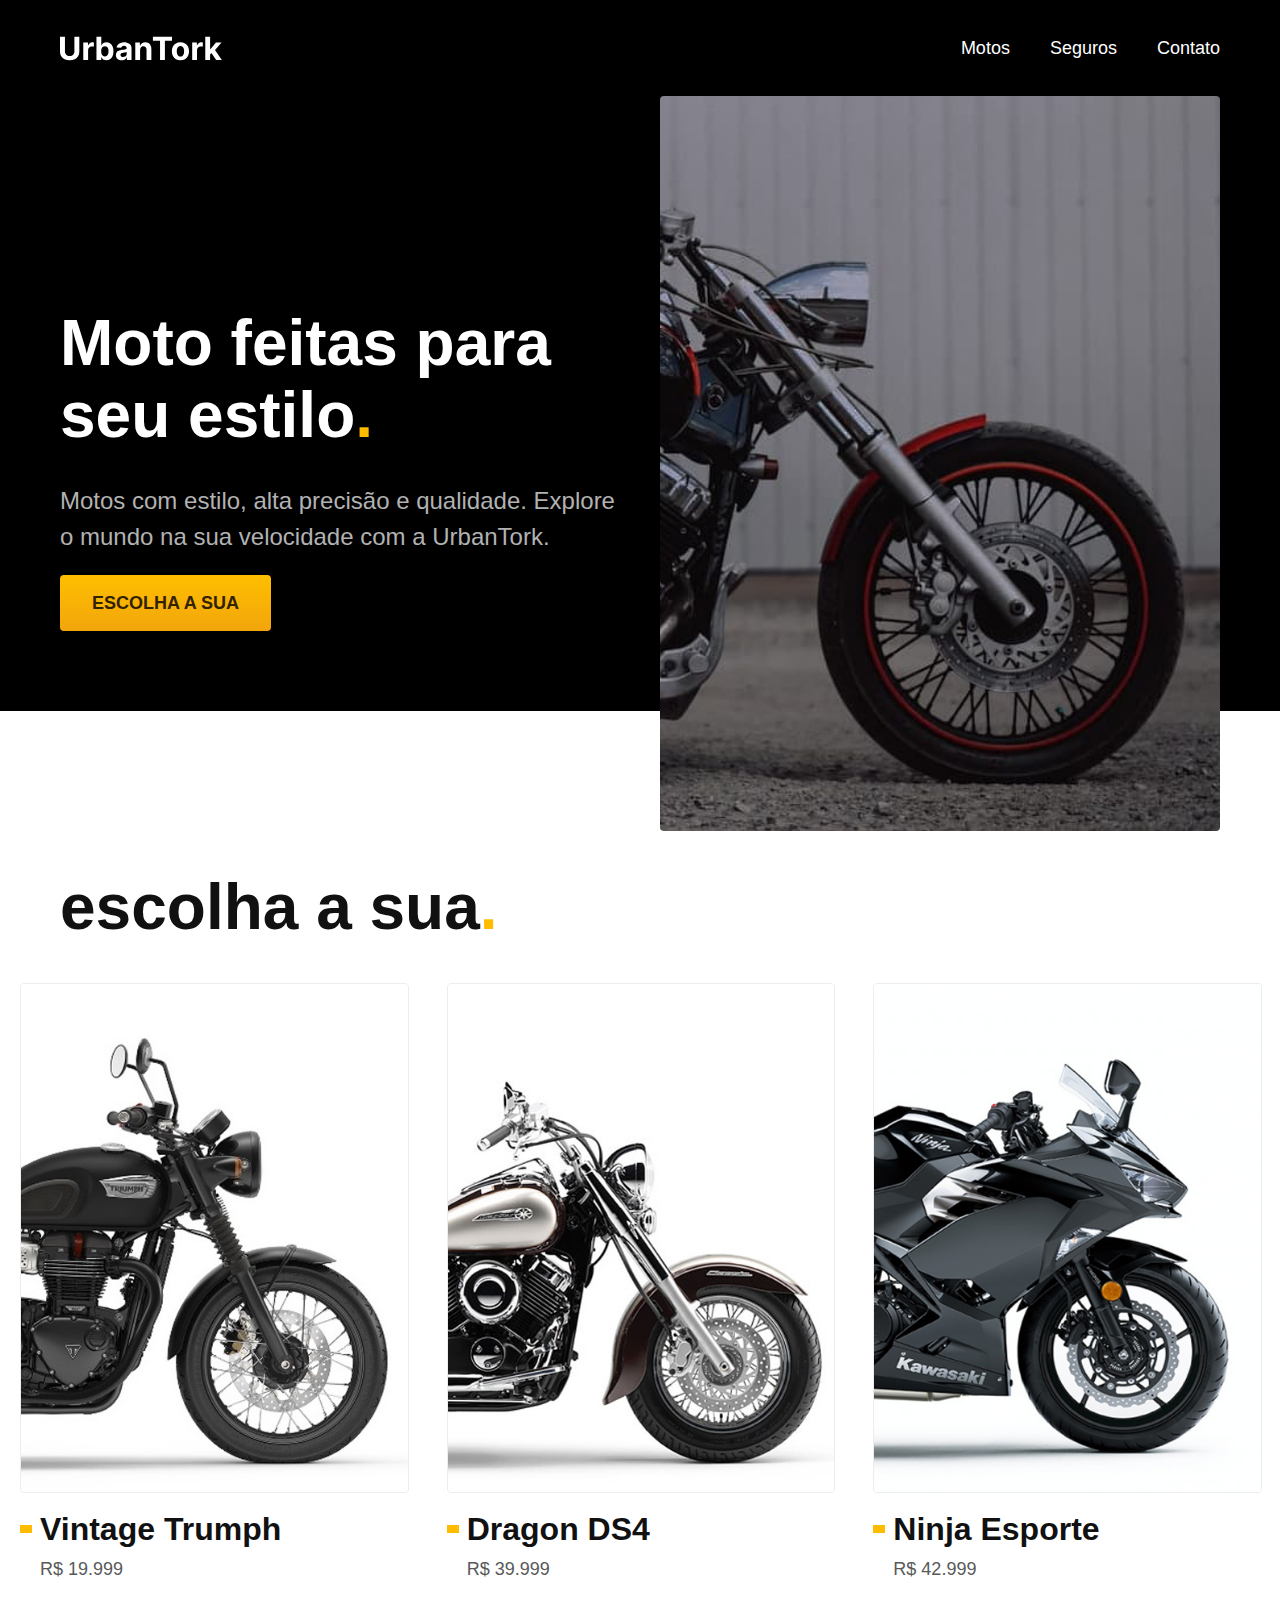
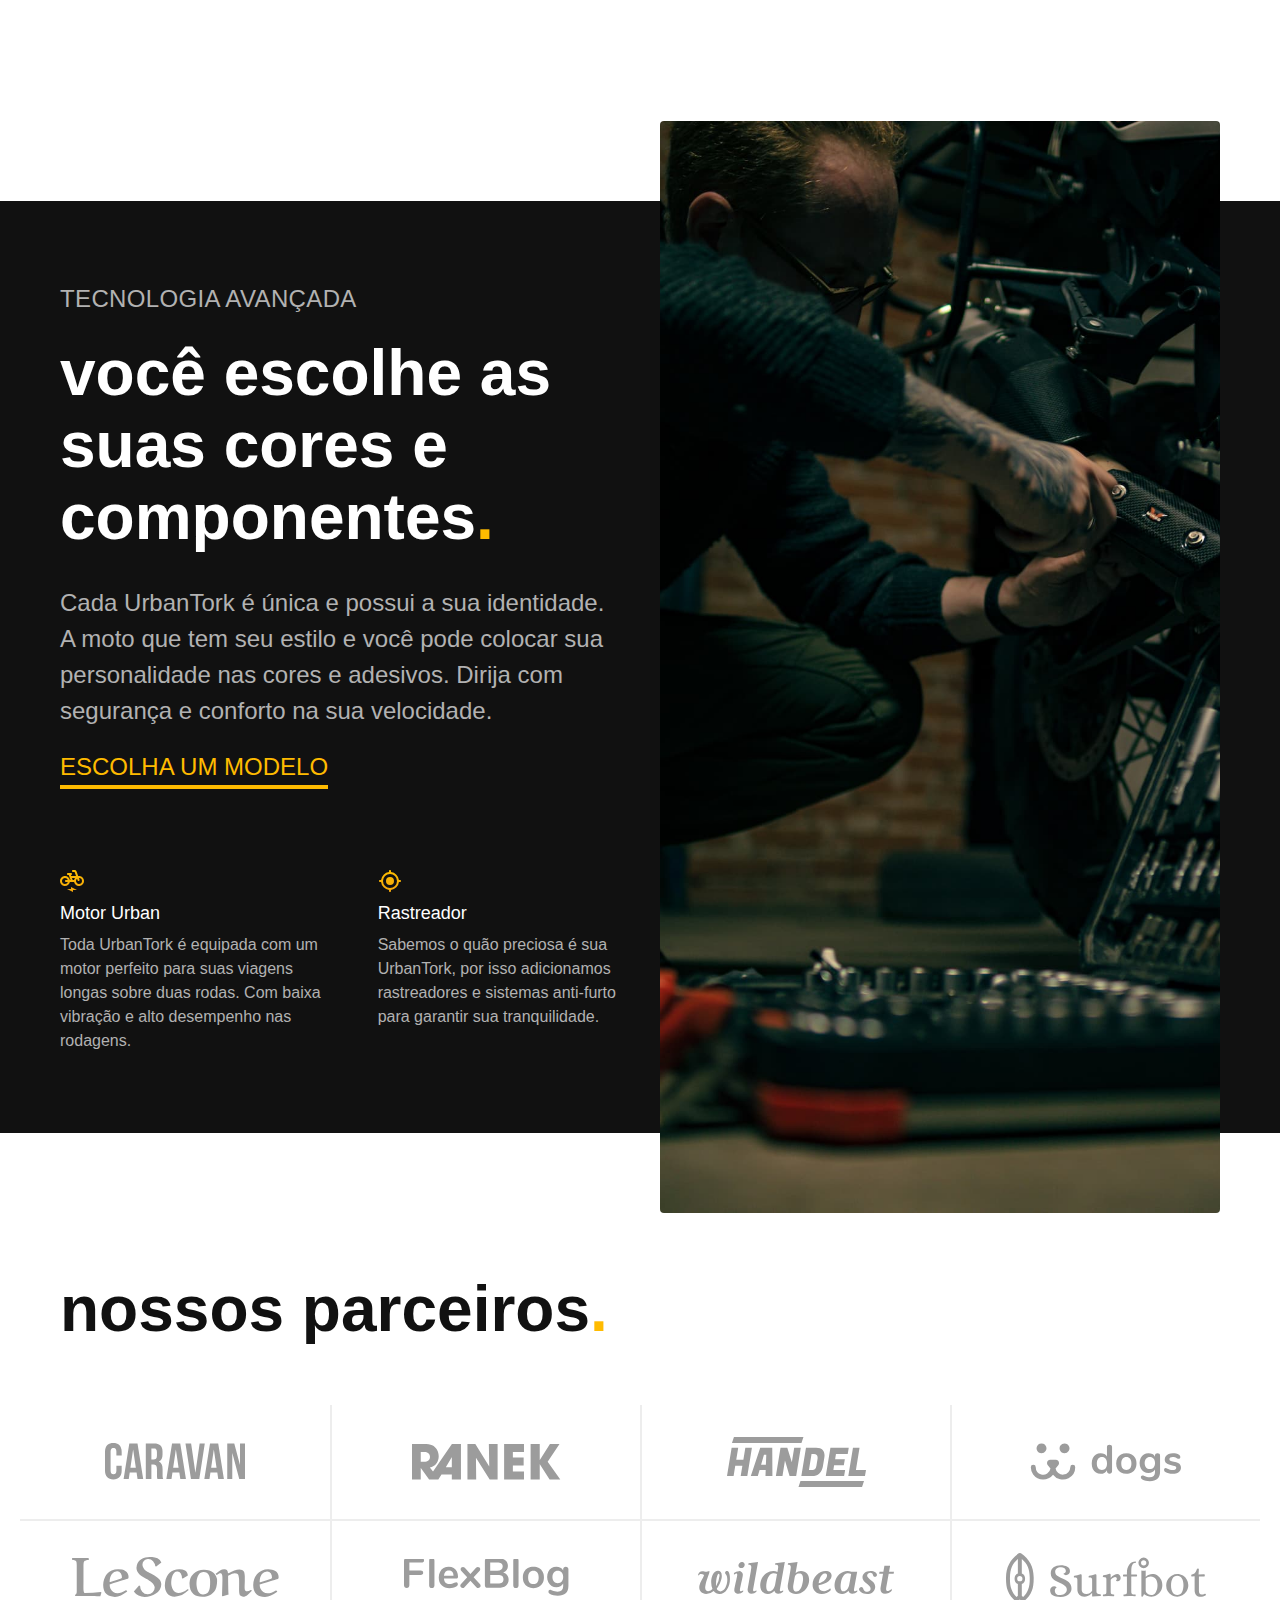
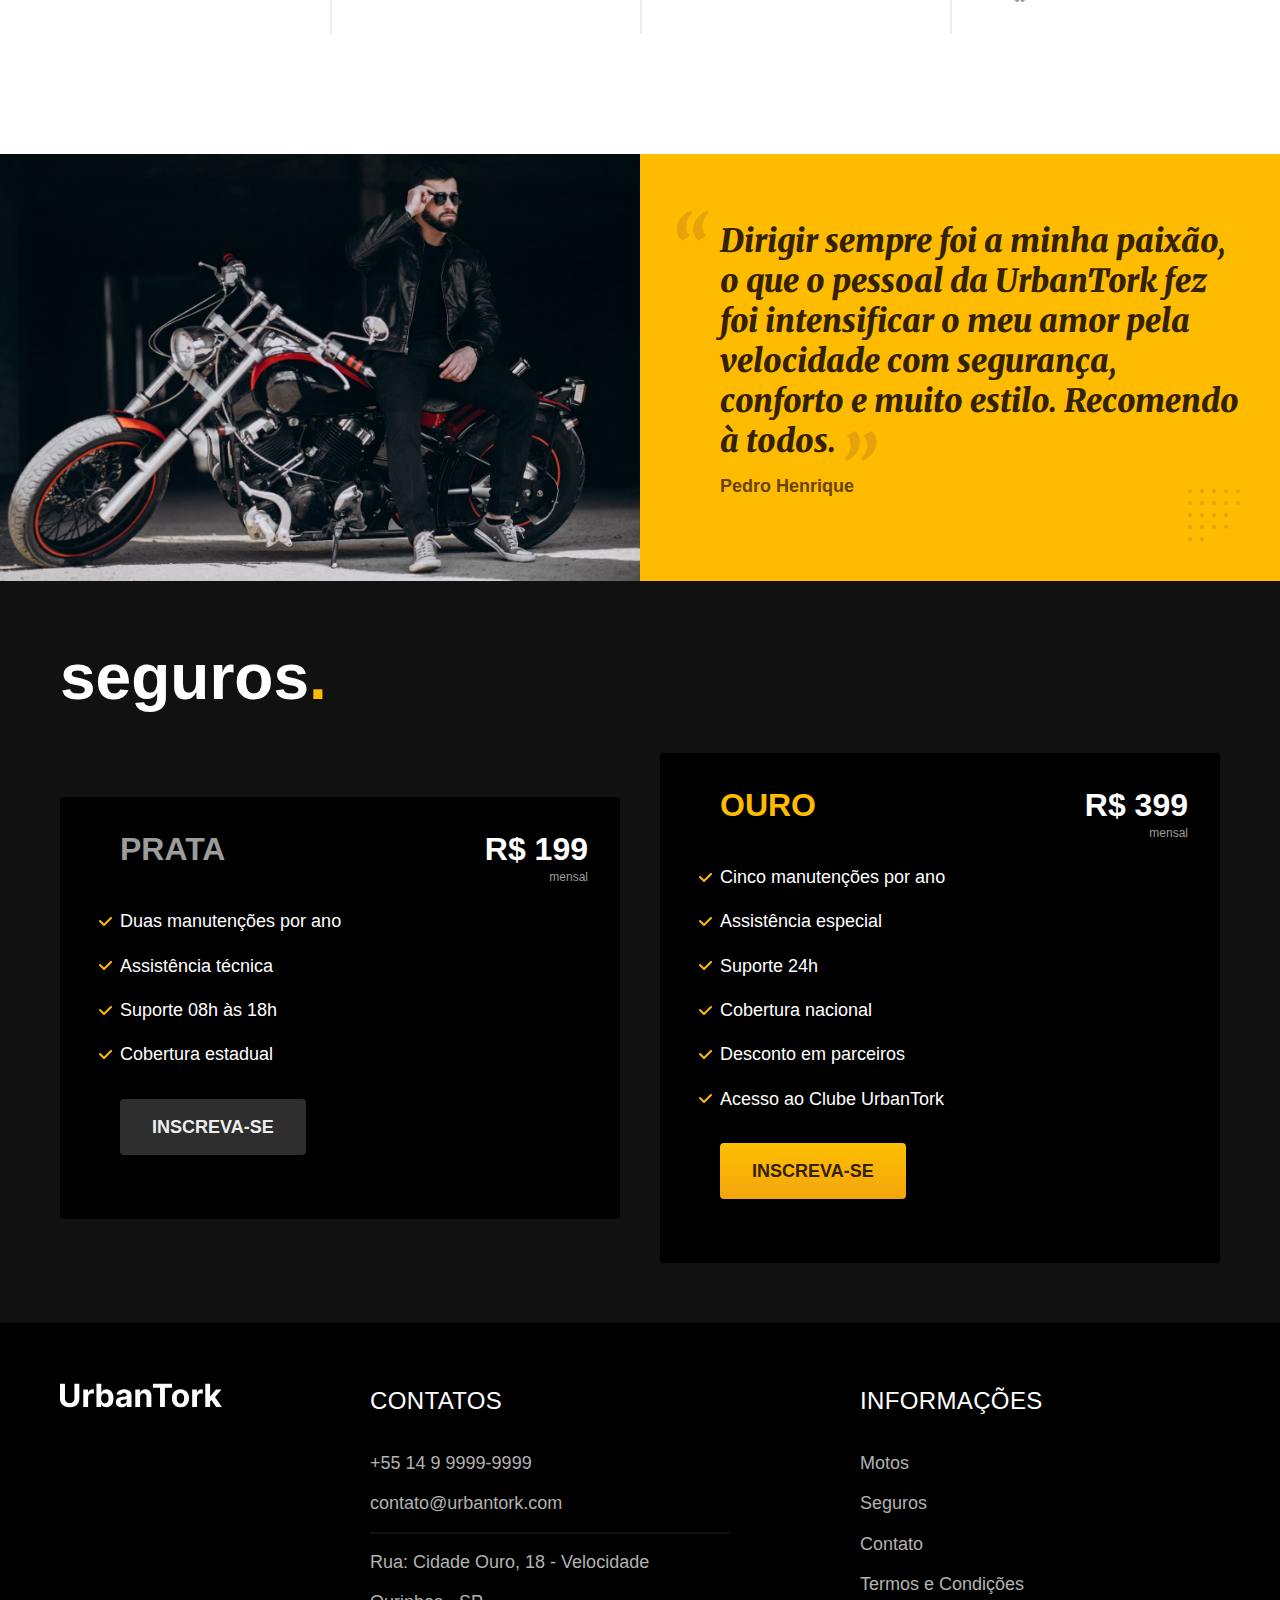
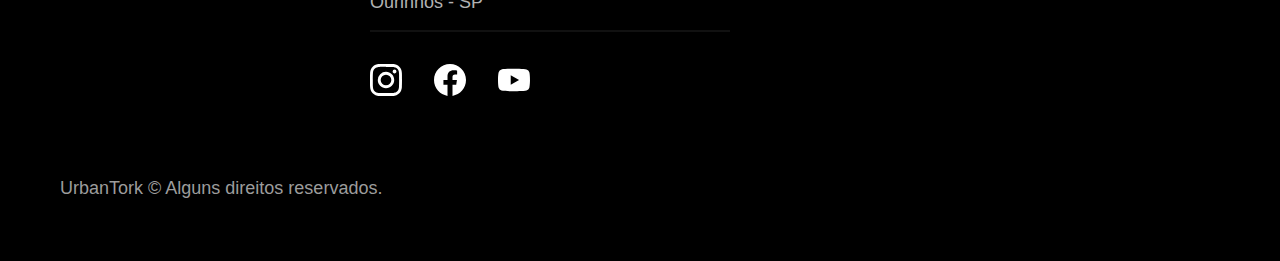
==== index.html @ 94db9657 "commit inicial sem JavaScript" ====
<!DOCTYPE html>
<html lang="pt-br">
    <head>
        <meta charset="UTF-8">
        <meta name="viewport" content="width=device-width, initial-scale=1.0">
        <title>Urban Tork</title>
        <meta name="description" content="Motos com estilo, alta precisão e qualidade. Explore o mundo na sua velocidade com a UrbanTork">

        <link rel="preload" href="./css/style.css" as="style">
                <link rel="preload" href="./css/style.css" as="style">
        <link rel="stylesheet" href="./css/style.css">
        
        <!--Fonte Depoimento-->
        <link rel="preconnect" href="https://fonts.googleapis.com">
        <link rel="preconnect" href="https://fonts.gstatic.com" crossorigin>
        <link href="https://fonts.googleapis.com/css2?family=Merriweather:ital,wght@1,900&display=swap" rel="stylesheet">

    </head>
    <body>
        <header class="header-bg">
            <div class="container header">
                <a href="./" >
                    <img src="./img/urbantork.svg" width="162" height="25" alt="UrbanTork">
                </a>
    
                <nav aria-label="primaria">
                    <ul class="header-menu font-1-m cor-0">
                        <li><a href="./motos.html">Motos</a></li>
                        <li><a href="./seguros.html">Seguros</a></li>
                        <li><a href="./contato.html">Contato</a></li>
                    </ul>
                </nav>
            </div>
        </header>

        <main class="introducao-bg">
            <div class="container introducao ">
                <div class="introducao-conteudo">
                    <h1 class="font-1-xxl cor-0"> Moto feitas para seu estilo<span class="cor-p1">.</span></h1>
                    <p class="font-2-l cor-5">Motos com estilo, alta precisão e qualidade. Explore o mundo na sua velocidade com a UrbanTork.</p>
                    <a class="botao" href="/moto.html"> Escolha a sua </a>
                </div>
                <picture>
                    <img src="./img/fotos/introducao.jpg" width="480"  height="630" alt="Moto">
                </picture>
            </div>
        </main>

        <article class="motos-lista">
            <h2 class="container font-1-xxl ">escolha a sua<span class="cor-p1">.</span></h2>
            <ul>
                <li>
                    <a href="./motos/vintage.html">
                        <img src="./img/motos/vintage.jpg" width="480"  height="630" alt="Vintage Trumph">
                        <h3 class="font-1-xl">Vintage Trumph</h3>
                        <span class="font-2-m cor-8">R$ 19.999</span>
                    </a>
                </li>
                <li>
                    <a href="./motos/ds4.html">
                        <img src="./img/motos/ds4.jpg" width="480"  height="630"   alt="Dragon DS4">
                        <h3 class="font-1-xl">Dragon DS4</h3>
                        <span class="font-2-m cor-8">R$ 39.999</span>
                    </a>
                </li>
                <li>
                    <a href="./motos/ninja.html">
                        <img src="./img/motos/ninja.jpg" width="480"  height="630"  alt="Ninja Esporte">
                        <h3 class="font-1-xl">Ninja Esporte</h3>
                        <span class="font-2-m cor-8">R$ 42.999</span>
                    </a>                    
                </li>
            </ul>
        </article>

        <article class="tecnologia-bg">
            <div class="container tecnologia">
                <div class="tecnologia-conteudo">
                    <span class="font-2-l-b cor-5">Tecnologia Avançada</span>
                    <h2 class="font-1-xxl cor-0">você escolhe as suas cores e componentes<span class="cor-p1">.</span></h2>
                    <p class="font-2-l cor-5">Cada UrbanTork é única e possui a sua identidade. A moto que tem seu estilo e você pode colocar sua personalidade nas cores e adesivos. Dirija com segurança e conforto na sua velocidade. 
                    </p>
                    <a class="link" href="./motos.html">Escolha um modelo</a>
                    <div class="tecnologia-vantagens">
                        <div>
                            <img src="./img/icones/eletrica.svg" width="24"  height="24" alt="">
                            <h3 class="font-1-m cor-0">Motor Urban</h3>
                            <p class="font-2-s cor-5">Toda UrbanTork é equipada com um motor perfeito para suas viagens longas sobre duas rodas. Com baixa vibração e alto desempenho nas rodagens.  </p>
                        </div>
                        <div>
                            <img src="./img/icones/rastreador.svg" width="24"  height="24" alt="">
                            <h3 class="font-1-m cor-0">Rastreador</h3>
                            <p class="font-2-s cor-5">Sabemos o quão preciosa é sua UrbanTork, por isso adicionamos rastreadores e sistemas anti-furto para garantir sua tranquilidade.</p>
                        </div>
                    </div>
                </div>
                <div class="tecnologia-imagem">
                    <img src="./img/fotos/oficina.jpg" width="1200"  height="1800" alt="">
                </div>
            </div>
        </article>

        <section class="parceiros" aria-label="Nossos Parceiros">
            <h2 class="container font-1-xxl ">nossos parceiros<span class="cor-p1">.</span></h2>
            <ul>
                <li><img src="./img/parceiros/caravan.svg" width="140"  height="38" alt="caravan"></li>
                <li><img src="./img/parceiros/ranek.svg"  width="149"  height="36" alt="ranek"></li>
                <li><img src="./img/parceiros/handel.svg" width="139"  height="50"  alt="handel"></li>
                <li><img src="./img/parceiros/dogs.svg" width="152"  height="39"  alt="dogs"></li>
                <li><img src="./img/parceiros/lescone.svg" width="208"  height="41" alt="lescone"></li>
                <li><img src="./img/parceiros/flexblog.svg" width="165"  height="38"  alt="felxblog"></li>
                <li><img src="./img/parceiros/wildbeast.svg" width="196"  height="34" alt="wildbeast"></li>
                <li><img src="./img/parceiros/surfbot.svg" width="200"  height="49" alt="surfbot"></li>
            </ul>   
        </section>
        <section class="depoimento" aria-label="Depoimento">
            <div>
                <img src="./img/fotos/depoimento.jpg" width="1500"  height="1000"  alt="Pessoa dirigindo uma moto UrbanTork">
            </div>
            <div class="depoimento-conteudo">
                <blockquote class="font-1-xl cor-p5">
                    <p>
                        Dirigir sempre foi a minha paixão, o que o pessoal da UrbanTork fez foi intensificar o meu amor pela velocidade com segurança, conforto e muito estilo. Recomendo à todos.
                    </p>
                    <span class="font-1-m-b cor-p4">
                        Pedro Henrique
                    </span>
                </blockquote>
            </div>
        </section>
        <article class="seguros-bg">
            <div class="seguros container">
                <h2 class="font-1-xxl cor-0">seguros<span class="cor-p1">.</span></h2>
                <div class="seguros-item">
                    <h3 class="font-1-xl cor-6">PRATA</h3>
                    <span class="font-1-xl cor-0">R$ 199<span class="font-1-xs cor-6">mensal</span></span>
                    <ul class="font-2-m cor-0">
                        <li>Duas manutenções por ano</li>
                        <li>Assistência técnica</li>
                        <li>Suporte 08h às 18h</li>
                        <li>Cobertura estadual</li>
                    </ul>
                    <a class="botao secundario" href="./orcamento.html">Inscreva-se</a>
                </div>
                <div class="seguros-item">
                    <h3 class="font-1-xl cor-p1">OURO</h3>
                    <span class="font-1-xl cor-0">R$ 399<span class="font-1-xs cor-6">mensal</span></span>
                    <ul class="font-2-m cor-0">
                        <li>Cinco manutenções por ano</li>
                        <li>Assistência especial</li>
                        <li>Suporte 24h</li>
                        <li>Cobertura nacional</li>
                        <li>Desconto em parceiros</li>
                        <li>Acesso ao Clube UrbanTork</li>
                    </ul>
                    <a class="botao" href="./orcamento.html">Inscreva-se</a>
                </div>
            </div>
        </article>
        <footer class="footer-bg">
            <div class="footer container">
                <img src="./img/urbantork.svg" width="162"  height="25" alt="UrbanTork">
                <div class="footer-contato">
                    <h3 class="font-2-l-b cor-0">Contatos</h3>
                    <ul class="font-2-m cor-5">
                        <li><a href="tel:+5514999999999">+55 14 9 9999-9999</a></li>
                        <li><a href="mailto:contato@urbantokr.com">contato@urbantork.com</a></li>
                        <li>Rua: Cidade Ouro, 18 - Velocidade </a></li>
                        <li>Ourinhos - SP </a></li>
                    </ul>
                    <div class="footer-redes">
                        <a href="./"> <img src="./img/redes/instagram.svg" width="32"  height="32"  alt="Instagram"></a>
                        <a href="./"> <img src="./img/redes/facebook.svg" width="32"  height="32" alt="Facebook"></a>
                        <a href="./"> <img src="./img/redes/youtube.svg" width="32"  height="32" alt="Youtube"></a>
                    </div>
                </div>
                <div class="footer-informacoes">
                    <h3 class="font-2-l-b cor-0">Informações</h3>
                    <nav>
                        <ul class="font-1-m cor-5">
                            <li><a href="./motos.html">Motos</a></li>
                            <li><a href="./seguros.html">Seguros</a></li>
                            <li><a href="./contato.html">Contato</a></li>
                            <li><a href="./termos.html">Termos e Condições</a></li>
                        </ul>
                    </nav>
                </div>
                <p class="footer-copy font-2-m cor-6">UrbanTork © Alguns direitos reservados.</p>
            </div>
        </footer>
    </body>
</html>
---- css/style.css ----
/*GLOBAL*/
@import url("./global/global.css");
@import url("./utilidades/tipografia.css");
@import url("./utilidades/cores.css");

/*HEADER*/
@import url("./global/header.css");

/*UTILIDADES*/
@import url("./utilidades/componentes.css");
@import url("./utilidades/formulario.css");

/*INTRODUÇÃO*/
@import url("./home/introducao.css");

/*LISTA DE MOTOS*/
@import url("./motos/motos-lista.css");

/*LISTA DE MOTOS*/
@import url("./home/tecnologia.css");

/*LISTA DE PARCEIROS*/
@import url("./home/parceiros.css");

/*LISTA DE DEPOIMENTOS*/
@import url("./home/depoimentos.css");

/*LISTA DE SEGUROS*/
@import url("./home/seguros.css");

/*PAGINA DE TERMOS*/
@import url("./termos/termos.css");

/*PAGINA DE MOTO GERAL*/
@import url("./motos/motos.css");

/*PAGINA MOTOS ESPECIFICA*/
@import url("./moto/moto.css");
@import url("./moto/seguro.css");

/*PAGINA DE CONTATO*/
@import url("./contato/contato.css");
@import url("./contato/lojas.css");


/*PAGINA DE CONTATO*/
@import url("./orcamento/orcamento.css");


/*PAGINA DE SEGUROS*/
@import url("./seguros/seguros.css");
@import url("./seguros/vantagens.css");
@import url("./seguros/perguntas.css");

/*FOOTER*/
@import url("./global/footer.css");
---- css/style.css ----
/*GLOBAL*/
@import url("./global/global.css");
@import url("./utilidades/tipografia.css");
@import url("./utilidades/cores.css");

/*HEADER*/
@import url("./global/header.css");

/*UTILIDADES*/
@import url("./utilidades/componentes.css");
@import url("./utilidades/formulario.css");

/*INTRODUÇÃO*/
@import url("./home/introducao.css");

/*LISTA DE MOTOS*/
@import url("./motos/motos-lista.css");

/*LISTA DE MOTOS*/
@import url("./home/tecnologia.css");

/*LISTA DE PARCEIROS*/
@import url("./home/parceiros.css");

/*LISTA DE DEPOIMENTOS*/
@import url("./home/depoimentos.css");

/*LISTA DE SEGUROS*/
@import url("./home/seguros.css");

/*PAGINA DE TERMOS*/
@import url("./termos/termos.css");

/*PAGINA DE MOTO GERAL*/
@import url("./motos/motos.css");

/*PAGINA MOTOS ESPECIFICA*/
@import url("./moto/moto.css");
@import url("./moto/seguro.css");

/*PAGINA DE CONTATO*/
@import url("./contato/contato.css");
@import url("./contato/lojas.css");


/*PAGINA DE CONTATO*/
@import url("./orcamento/orcamento.css");


/*PAGINA DE SEGUROS*/
@import url("./seguros/seguros.css");
@import url("./seguros/vantagens.css");
@import url("./seguros/perguntas.css");

/*FOOTER*/
@import url("./global/footer.css");
---- css/style.css ----
/*GLOBAL*/
@import url("./global/global.css");
@import url("./utilidades/tipografia.css");
@import url("./utilidades/cores.css");

/*HEADER*/
@import url("./global/header.css");

/*UTILIDADES*/
@import url("./utilidades/componentes.css");
@import url("./utilidades/formulario.css");

/*INTRODUÇÃO*/
@import url("./home/introducao.css");

/*LISTA DE MOTOS*/
@import url("./motos/motos-lista.css");

/*LISTA DE MOTOS*/
@import url("./home/tecnologia.css");

/*LISTA DE PARCEIROS*/
@import url("./home/parceiros.css");

/*LISTA DE DEPOIMENTOS*/
@import url("./home/depoimentos.css");

/*LISTA DE SEGUROS*/
@import url("./home/seguros.css");

/*PAGINA DE TERMOS*/
@import url("./termos/termos.css");

/*PAGINA DE MOTO GERAL*/
@import url("./motos/motos.css");

/*PAGINA MOTOS ESPECIFICA*/
@import url("./moto/moto.css");
@import url("./moto/seguro.css");

/*PAGINA DE CONTATO*/
@import url("./contato/contato.css");
@import url("./contato/lojas.css");


/*PAGINA DE CONTATO*/
@import url("./orcamento/orcamento.css");


/*PAGINA DE SEGUROS*/
@import url("./seguros/seguros.css");
@import url("./seguros/vantagens.css");
@import url("./seguros/perguntas.css");

/*FOOTER*/
@import url("./global/footer.css");
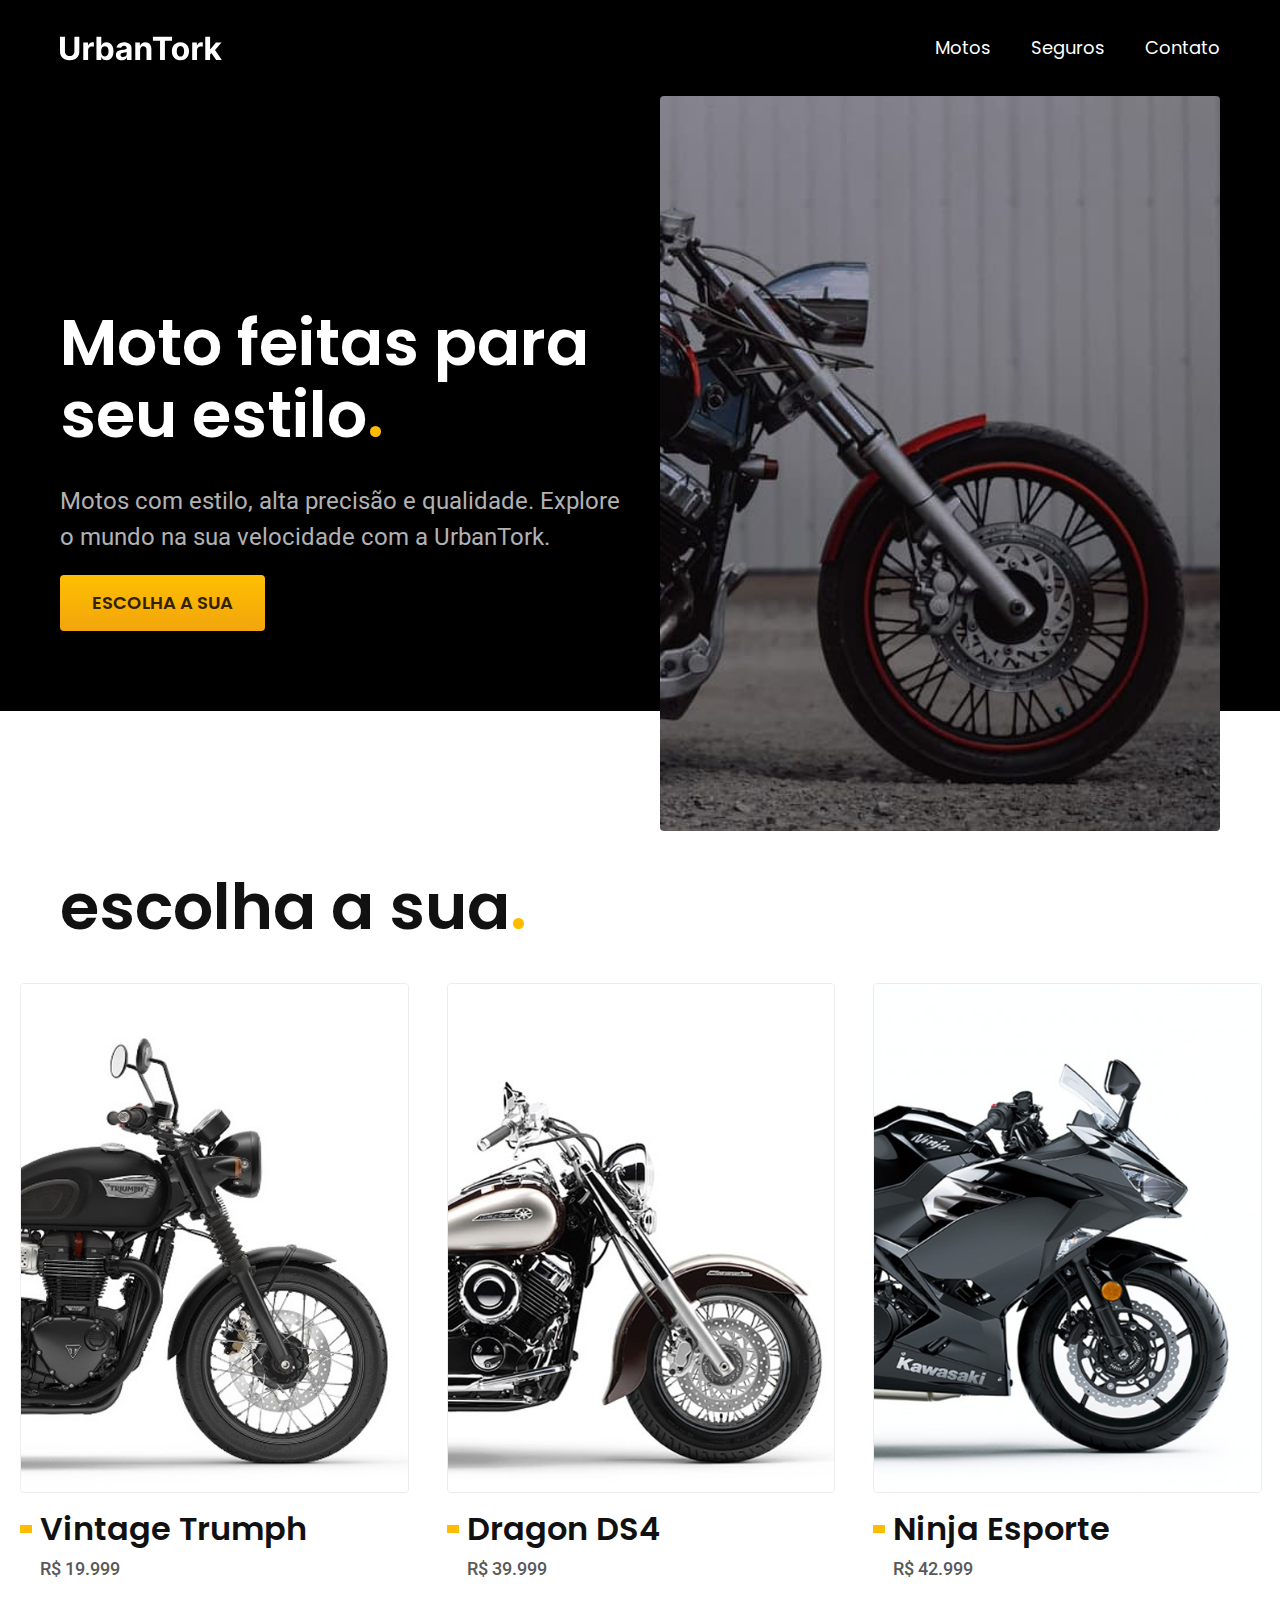
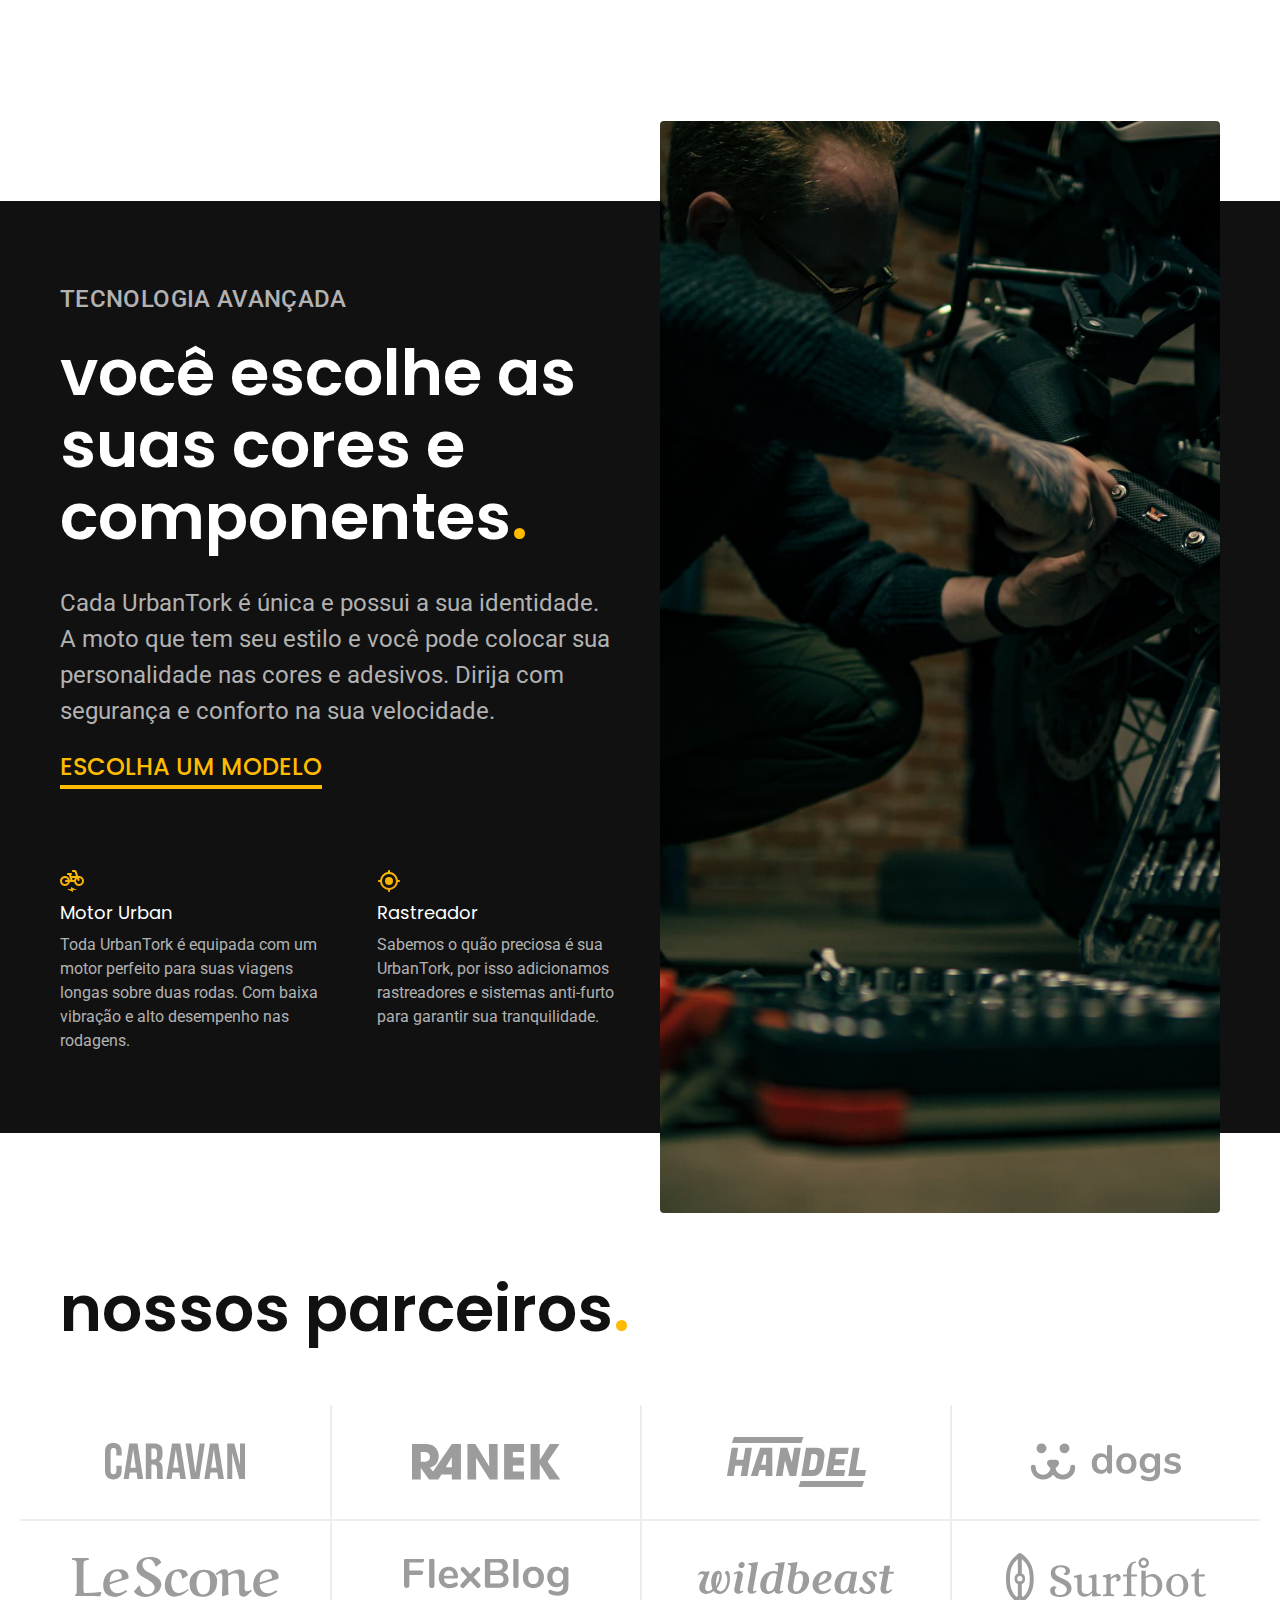
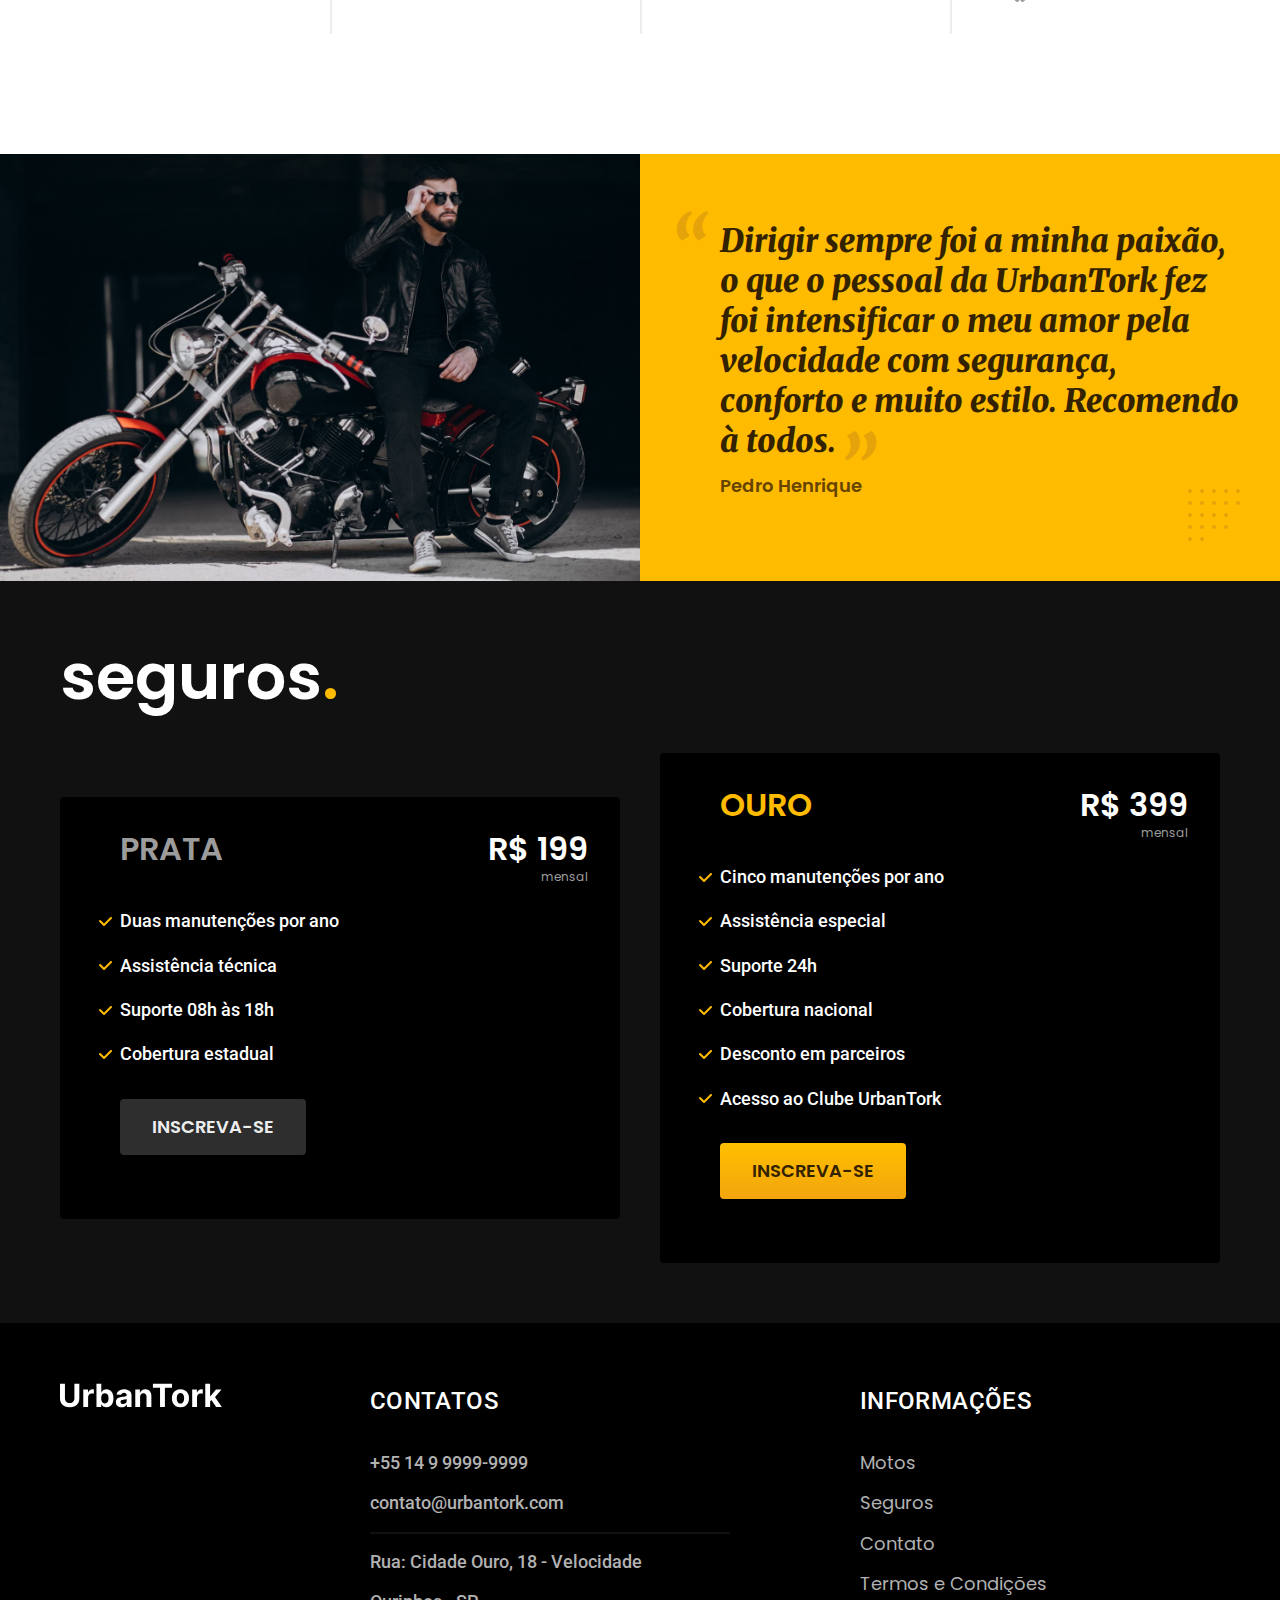
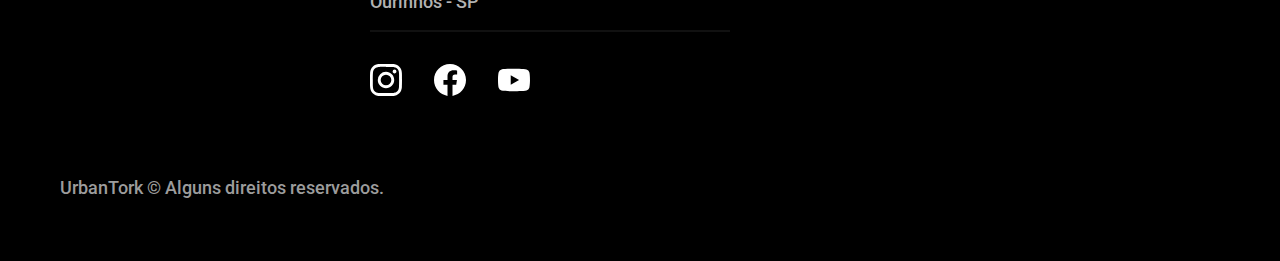
==== commit c5133e6e: "incluido JavaScript e otimizado para produção" ====
--- a/index.html
+++ b/index.html
@@ -6,14 +6,22 @@
         <title>Urban Tork</title>
         <meta name="description" content="Motos com estilo, alta precisão e qualidade. Explore o mundo na sua velocidade com a UrbanTork">
 
-        <link rel="preload" href="./css/style.css" as="style">
-                <link rel="preload" href="./css/style.css" as="style">
-        <link rel="stylesheet" href="./css/style.css">
+
+        <link rel="icon" href="./favicon.svg" type="image/svg+xml">
+        <link rel="preload" href="./css/style.min.css" as="style">
+        <link rel="stylesheet" href="./css/style.min.css">
         
         <!--Fonte Depoimento-->
         <link rel="preconnect" href="https://fonts.googleapis.com">
         <link rel="preconnect" href="https://fonts.gstatic.com" crossorigin>
         <link href="https://fonts.googleapis.com/css2?family=Merriweather:ital,wght@1,900&display=swap" rel="stylesheet">
+        
+        <script>document.documentElement.classList.add('js')</script>
+        
+
+        <link rel="preconnect" href="https://fonts.googleapis.com">
+        <link rel="preconnect" href="https://fonts.gstatic.com" crossorigin>
+        <link href="https://fonts.googleapis.com/css2?family=Merriweather:ital,wght@1,700;1,900&family=Poppins:wght@400;600&family=Roboto:wght@400;500&display=swap" rel="stylesheet">
 
     </head>
     <body>
@@ -38,7 +46,7 @@
                 <div class="introducao-conteudo">
                     <h1 class="font-1-xxl cor-0"> Moto feitas para seu estilo<span class="cor-p1">.</span></h1>
                     <p class="font-2-l cor-5">Motos com estilo, alta precisão e qualidade. Explore o mundo na sua velocidade com a UrbanTork.</p>
-                    <a class="botao" href="/moto.html"> Escolha a sua </a>
+                    <a class="botao" href="/motos.html"> Escolha a sua </a>
                 </div>
                 <picture>
                     <img src="./img/fotos/introducao.jpg" width="480"  height="630" alt="Moto">
@@ -140,7 +148,7 @@
                         <li>Suporte 08h às 18h</li>
                         <li>Cobertura estadual</li>
                     </ul>
-                    <a class="botao secundario" href="./orcamento.html">Inscreva-se</a>
+                    <a class="botao secundario" href="./orcamento.html?tipo=seguro&produto=prata">Inscreva-se</a>
                 </div>
                 <div class="seguros-item">
                     <h3 class="font-1-xl cor-p1">OURO</h3>
@@ -153,7 +161,7 @@
                         <li>Desconto em parceiros</li>
                         <li>Acesso ao Clube UrbanTork</li>
                     </ul>
-                    <a class="botao" href="./orcamento.html">Inscreva-se</a>
+                    <a class="botao" href="./orcamento.html?tipo=seguro&produto=ouro">Inscreva-se</a>
                 </div>
             </div>
         </article>
@@ -188,5 +196,6 @@
                 <p class="footer-copy font-2-m cor-6">UrbanTork © Alguns direitos reservados.</p>
             </div>
         </footer>
+        <script src="./js/script.js"></script>         
     </body>
 </html>
--- a/css/style.min.css
+++ b/css/style.min.css
@@ -0,0 +1 @@
+body{margin:0;font-family:Arial,Helvetica,sans-serif;color:#111}ul{margin:0;padding:0;list-style:none}a{text-decoration:none;color:inherit}img{max-width:100%;height:auto;display:block}img[src$=".jpg"]{border-radius:4px}blockquote,dd,h1,h2,h3,h4,h5,p,ul{margin:0}.font-1-xs{font:400 0.75rem/1.35 Poppins,sans-serif}.font-2-xs{font:400 0.875rem/1.43 Roboto,sans-serif}.font-1-s{font:400 1rem/1.5 Poppins,sans-serif}.font-2-s{font:400 1rem/1.5 Roboto,sans-serif}.font-1-m,.font-1-m-b{font:400 1.125rem/1.35 Poppins,sans-serif}.font-1-m-b{font-weight:600}.font-2-m{font:500 1.125rem/1.35 Roboto,sans-serif}.font-1-l{font:400 1.5rem/1.5 Poppins,sans-serif}.font-2-l,.font-2-l-b{font:400 1.5rem/1.5 Roboto,sans-serif}.font-2-l-b{font-weight:500;letter-spacing:.015em;text-transform:uppercase}.font-1-xl{font:600 2rem/1.25 Poppins,sans-serif}.font-2-xl{font:500 2rem/1.25 Roboto,sans-serif}.font-1-xxl{font:600 4rem/1.125 Poppins,sans-serif}@media (max-width:1200px){.font-1-xxl{font-size:3rem}.font-2-l,.font-2-l-b{font-size:1.125rem}}@media (max-width:800px){.font-1-xxl{font-size:2rem}.font-1-xl,.font-2-xl{font-size:1.5rem}}:root{--cor-0:#ffffff;--cor-1:#f7f7f7;--cor-2:#ededed;--cor-3:#dedede;--cor-4:#cccccc;--cor-5:#b2b2b2;--cor-6:#9c9c9c;--cor-7:#717171;--cor-8:#595959;--cor-9:#404040;--cor-10:#2e2e2e;--cor-11:#111111;--cor-12:#000000;--cor-p1:#ffbb00;--cor-p2:#e4a30b;--cor-p3:#a66f00;--cor-p4:#664400;--cor-p5:#332200}.cor-0{color:var(--cor-0)}.cor-1{color:var(--cor-1)}.cor-2{color:var(--cor-2)}.cor-3{color:var(--cor-3)}.cor-4{color:var(--cor-4)}.cor-5{color:var(--cor-5)}.cor-6{color:var(--cor-6)}.cor-7{color:var(--cor-7)}.cor-8{color:var(--cor-8)}.cor-9{color:var(--cor-9)}.cor-10{color:var(--cor-10)}.cor-11{color:var(--cor-11)}.cor-12{color:var(--cor-12)}.cor-p1{color:var(--cor-p1)}.cor-p2{color:var(--cor-p2)}.cor-p3{color:var(--cor-p3)}.cor-p4{color:var(--cor-p4)}.cor-p5{color:var(--cor-p5)}.header-bg{background-color:var(--cor-12)}.header{display:flex;flex-wrap:wrap;justify-content:space-between;align-items:center;padding-top:20px;padding-bottom:20px}.header-menu{display:flex;flex-wrap:wrap;gap:40px}.header-menu a{display:inline-block;padding:16px 0;position:relative}.header-menu a:after{content:"";display:block;height:2px;width:0;background:var(--cor-0);margin-top:4px;transition:.3s;position:absolute}.header-menu a.ativo:after,.header-menu a:hover:after{width:100%}@media (max-width:800px){.header-menu{gap:20px}.header-menu a{background:var(--cor-11);padding:12px 16px;border-radius:4px}.header-menu a:hover{background:var(--cor-10)}.header-menu a:after{display:none}}@media (max-width:600px){.header-menu{gap:12px}.header-menu a{padding:8px 12px;font-size:14px}}.container{box-sizing:border-box;max-width:1200px;padding-left:20px;padding-right:20px;margin-left:auto;margin-right:auto}.botao{display:inline-block;padding:16px 32px;background:linear-gradient(#ffbf00,#f2a50c);border-radius:4px;box-shadow:0 1px 1px rgba(0,0,0,.1);text-transform:uppercase;color:var(--cor-p5);font:600 1.125rem/1.35 Poppins,sans-serif;max-width:max-content;border:none;cursor:pointer}.botao:hover{background:linear-gradient(#ffb60d,#e59317)}.botao.secundario{background:var(--cor-10);color:var(--cor-2)}.botao.secundario:hover{background:var(--cor-9)}.botao.seta{display:flex;align-items:center}.botao.seta::after{content:"";display:inline-block;width:18px;height:10px;margin-left:12px;background:url(../img/icones/seta.svg);transition:transform .2s}.botao.seta:hover::after{transform:translateX(4px)}@media (max-width:600px){.botao{padding:12px 16px;font-size:1rem}}.link{display:inline-block;color:var(--cor-p1);font:500 1.5rem/1.5 Poppins,sans-serif;text-transform:uppercase}.link::after{content:"";display:block;height:4px;width:100%;background-color:currentColor}.link:hover{color:var(--cor-0)}.titulo-bg{padding-top:60px;padding-bottom:60px;background:var(--cor-11)}.titulo p{margin-bottom:4px}@media(max-width:800px){.titulo-bg{padding-top:40px;padding-bottom:40px}.titulo p{font-size:1rem;text-transform:lowercase;font-weight:400}}.form{display:grid;grid-template-columns:1fr 1fr;gap:20px}.form label{display:block;font:600 1rem/1.5 Poppins,sans-serif;margin-bottom:4px}.form .col-2{grid-column:span 2}.form input[type=email],.form input[type=text],.form textarea{font:400 1rem/1.5 Roboto,sans-serif;background:var(--cor-1);border:1px solid var(--cor-2);padding:12px;border-radius:4px;width:100%;box-sizing:border-box}.form input[type=email]:focus,.form input[type=text]:focus,.form textarea:focus{outline:0;border-color:var(--cor-p1);background:var(--cor-0);box-shadow:0 0 0 2px #fea}@media (max-width:600px){.form{grid-template-columns:1fr}.form .col-2{grid-column:1}}.introducao-bg{background-color:var(--cor-12);color:var(--cor-0);box-shadow:inset 0 -120px var(--cor-0)}.introducao{display:grid;grid-template-columns:1fr 1fr;gap:0 40px}.introducao-conteudo{align-self:end;padding-bottom:200px}.introducao h1{margin-bottom:32px}.introducao p{margin-bottom:20px}.introducao img{width:100%;height:100%;object-fit:cover;border-radius:4px}@media (max-width:800px){.introducao-bg{background:var(--cor-11);padding-top:40px;box-shadow:inset 0 -60px var(--cor-0)}.introducao{grid-template-columns:1fr;gap:32px}.introducao-conteudo{padding-bottom:0}.introducao h1{margin-bottom:16px}.introducao img{height:300px;width:100%}}.motos-lista{padding-top:40px;padding-bottom:120px}.motos-lista h2{margin-bottom:40px}.motos-lista ul{display:flex;gap:40px;padding:0 20px 20px 20px;max-width:1400px;margin-left:auto;margin-right:auto;overflow-x:auto}.motos-lista li{flex:1;min-width:280px}.motos-lista a{display:block}.motos-lista img{margin-bottom:16px;border:solid 1px var(--cor-2)}.motos-lista h3{margin-bottom:8px;display:flex;align-items:center}.motos-lista h3::before{content:"";display:inline-block;background-color:var(--cor-p1);height:8px;width:12px;margin-right:8px;transition:width .2s}.motos-lista a:hover h3::before{width:24px}.motos-lista li span{padding-left:20px}@media (max-width:800px){.motos-lista{padding-bottom:60px}}.tecnologia-bg{background-color:var(--cor-11);box-shadow:inset 0 80px var(--cor-0),inset 0 -80px var(--cor-0)}.tecnologia{display:grid;grid-template-columns:1fr 1fr;gap:40px}.tecnologia-imagem img{width:100%;height:100%;object-fit:cover;object-position:left}.tecnologia-conteudo{padding-top:160px;padding-bottom:160px}.tecnologia-conteudo>span{display:block;margin-bottom:20px}.tecnologia-conteudo h2{margin-bottom:32px}.tecnologia-conteudo>p{margin-bottom:20px}.tecnologia a{margin-bottom:80px}.tecnologia-vantagens{display:flex;gap:40px}.tecnologia-vantagens h3{margin-bottom:8px;width:max-content}.tecnologia-vantagens img{width:24px;margin-bottom:8px}@media (max-width:800px){.tecnologia-bg{box-shadow:initial}.tecnologia{grid-template-columns:1fr}.tecnologia-conteudo{padding-top:60px;padding-bottom:60px}.tecnologia-imagem{display:none}.tecnologia a{margin-bottom:60px}}@media (max-width:600px){.tecnologia-vantagens{flex-direction:column}}.parceiros{padding-top:60px;padding-bottom:120px}.parceiros h2{margin-bottom:60px}.parceiros ul{padding:0 20px;max-width:1400px;display:grid;grid-template-columns:repeat(4,1fr);margin-left:auto;margin-right:auto}.parceiros li{display:flex;padding:32px;border-left:2px solid var(--cor-2)}.parceiros li:first-child,.parceiros li:nth-child(5){border:none}.parceiros li:nth-child(n+5){border-top:2px solid var(--cor-2)}.parceiros img{margin:auto}@media (max-width:800px){.parceiros{padding-bottom:60px}.parceiros h2{margin-bottom:20px}.parceiros ul{grid-template-columns:1fr 1fr}.parceiros li{padding:20px}.parceiros li:nth-child(n+3){border-top:2px solid var(--cor-2)}.parceiros li:nth-child(odd){border-left:none}}.depoimento{display:grid;grid-template-columns:1fr 1fr;background-color:var(--cor-p1);overflow:hidden}.depoimento img{width:100%;height:100%;border-radius:0}.depoimento-conteudo{padding:40px 40px 80px 80px;align-self:end;background:url('../img/dec/bottom-right-p.svg') no-repeat bottom 40px right 40px}.depoimento-conteudo p{max-width:32ch;font-family:Merriweather,serif;font-style:italic;font-weight:900;position:relative}.depoimento p::before{content:'“';font-size:5rem;color:var(--cor-p2);position:absolute;left:-50px;top:-20px}.depoimento p::after{content:'”';font-size:5rem;color:var(--cor-p2);position:absolute}@media (max-width:1000px){.depoimento{grid-template-columns:1fr;text-align:center}.depoimento img{max-height:600px}.depoimento-conteudo{padding:20px 20px 40px 40px;justify-self:center}}.seguros-bg{background:var(--cor-11)}.seguros{padding-top:60px;padding-bottom:60px;display:grid;grid-template-columns:1fr 1fr;gap:40px;align-items:center}.seguros h2{grid-column:1/-1}.seguros-item{background-color:var(--cor-12);padding:32px 32px 32px 60px;display:grid;grid-template-columns:1fr auto}.seguros-item h3{margin-bottom:40px}.seguros-item span{grid-column:2;display:block;text-align:right}.seguros-item ul{grid-column:1/-1;margin-bottom:32px}.seguros-item li{display:flex;align-items:center;position:relative}.seguros-item li+li{margin-top:20px}.seguros-item li::before{content:"";display:block;width:13px;height:9px;background-image:url(../img/icones/lista.svg);position:absolute;left:-21px}.seguros-item a{grid-column:1/-1;margin-bottom:32px}@media(max-width:800px){.seguros{grid-template-columns:1fr}}.termos{padding-top:80px;padding-bottom:80px}.termos h2{font-weight:600;margin-bottom:20px}.termos p+h2{margin-top:40px}.termos p{max-width:75ch;margin-bottom:24px}.motos-bg{background:linear-gradient(to right,var(--cor-0) 30%,var(--cor-11) 0)}.motos{display:grid;grid-template-columns:1fr 1fr;gap:40px;padding-top:60px;padding-bottom:60px}.motos-imagem{display:grid}.motos-imagem img{grid-area:1/1}.motos-imagem span{grid-area:1/1;place-self:start end;margin-top:20px;background:var(--cor-12);display:inline-block;padding:8px 16px 8px 8px;border-radius:4px 0 0 4px}.motos-conteudo{display:grid;grid-template-columns:1fr auto;align-content:start}.motos h2,.motos p{grid-column:1/-1}.motos h2{margin-bottom:20px}.motos h2::before{content:"";display:block;width:12px;height:8px;background-color:var(--cor-p1);margin-bottom:8px}.motos p{margin-bottom:32px}.motos a{place-self:end}.motos li{display:flex;align-items:center}.motos ul{display:grid;gap:16px}.motos-conteudo img{width:24px;margin-right:8px}@media (max-width:800px){.motos-bg{background:var(--cor-11)}.motos{grid-template-columns:1fr;gap:20px;padding-top:40px;padding-bottom:40px}}@media (max-width:600px){.motos-conteudo{grid-template-columns:1fr}.motos ul{font-size:1rem;grid-template-columns:1fr 1fr;margin-bottom:32px}.motos a{place-self:start}}.moto{display:grid;grid-template-columns:1fr 1fr;align-items:start;gap:40px;padding-top:60px;padding-bottom:60px}#moto .titulo p{text-transform:uppercase}.moto-imagens{display:flex;flex-wrap:wrap;gap:20px}.moto-imagens img{flex:1;min-width:200px}.moto-imagens img:first-child{min-width:100%}.moto-conteudo>p{margin-bottom:32px}.moto-comprar{display:grid;grid-template-columns:max-content auto;align-items:center;justify-items:start;gap:8px 12px;margin-bottom:40px}.moto-comprar a{grid-row:span 2}.moto-comprar span{display:flex;align-items:center;background-color:var(--cor-12);gap:8px;padding:4px 8px;border-radius:4px}.moto-conteudo h2{text-transform:uppercase;letter-spacing:.015em;margin-bottom:12px}.moto-ficha,.moto-informacoes{padding:32px;background-color:var(--cor-12);border-radius:4px}.moto-informacoes{margin-bottom:40px;display:grid;grid-template-columns:1fr 1fr;gap:32px}.moto-informacoes img{width:24px;margin-bottom:8px}.moto-informacoes h3{margin-bottom:8px}.moto-ficha li{padding:4px 0;display:flex;justify-content:space-between;border-bottom:1px solid var(--cor-11)}.moto-ficha li:last-child{border-bottom:none}.moto-ficha span{color:var(--cor-6)}@media (max-width:800px){.moto{grid-template-columns:1fr;padding-top:40px;padding-bottom:40px}.moto-imagens{grid-row:2}}@media (max-width:400px){.moto-informacoes{grid-template-columns:1fr}.moto-comprar{grid-template-columns:1fr}}.seguro-bg{background-color:var(--cor-11);box-shadow:inset 0 120px var(--cor-0),inset 0 -120px var(--cor-12)}.seguro{display:grid;grid-template-columns:1fr 1fr;gap:40px}.seguro-imagem img{width:100%;height:100%;object-fit:cover}.seguro-conteudo{padding-top:180px;padding-bottom:180px}.seguro h2{margin-bottom:32px}.seguro p{margin-bottom:20px}@media (max-width:800px){.seguro-bg{box-shadow:inset 0 -60px var(--cor-12)}.seguro{grid-template-columns:1fr}.seguro-conteudo{grid-row:1;padding-top:40px;padding-bottom:0}}#contato{background:linear-gradient(var(--cor-11) 600px,var(--cor-1) 0)}.contato{display:grid;grid-template-columns:5fr 7fr}.contato-dados,.contato-formulario{padding:60px;box-shadow:0 1px 2px rgba(0,0,0,.1)}.contato-dados{border-radius:5px 0 0 5px;background:var(--cor-12)}.contato-formulario{border-radius:0 5px 5px 0;background:var(--cor-0)}.contato-dados h2{margin-bottom:60px}.contato-endereco{margin-bottom:32px;padding-left:28px;background:url("../img/icones/local.svg") no-repeat 0 2px}.contato-endereco p{margin-bottom:8px}.contato-meios a{display:block;max-width:max-content;margin-bottom:8px;padding-left:28px}.contato-meios a:hover{color:var(--cor-0)}.contato-meios a:first-child{background:url("../img/icones/email.svg") no-repeat 0 2px}.contato-meios a:nth-child(2){margin-bottom:32px}.contato-meios a:nth-child(3){background:url("../img/icones/telefone.svg") no-repeat 0 2px;margin-bottom:60px}.contato-redes{display:flex;gap:32px;padding-left:28px}@media (max-width:800px){.contato{grid-template-columns:1fr}.contato-dados,.contato-formulario{padding:20px}.contato-dados{border-radius:5px 5px 0 0}.contato-formulario{border-radius:0 0 5px 5px}.contato-dados h2,.contato-meios a:nth-child(3){margin-bottom:32px}.contato-redes{margin-bottom:12px}}.lojas{display:grid;grid-template-columns:1fr 1fr;gap:0 40px;padding-top:120px;padding-bottom:120px}.lojas h2{grid-column:1/-1;margin-bottom:60px}.lojas img{border-radius:4px 4px 0 0}.lojas-item{border-radius:4px;background:var(--cor-0);box-shadow:0 1px 2px rgba(0,0,0,.1)}.lojas-conteudo{display:grid;grid-template-columns:1fr 1fr;gap:32px 16px;padding:32px}.lojas-conteudo h3,.lojas-tempo{grid-column:1/-1}.lojas-dados{display:grid;gap:8px;border-left:2px solid var(--cor-2);padding-left:12px}.lojas-tempo{display:flex;align-items:center;gap:8px}@media (max-width:800px){.lojas{gap:20px;padding-top:60px;padding-bottom:60px}.lojas h2{margin-bottom:32px}.lojas-conteudo{grid-template-columns:1fr}}@media (max-width:600px){.lojas{grid-template-columns:1fr}}#orcamento{background:linear-gradient(var(--cor-11) 600px,var(--cor-1) 0)}.orcamento{display:grid;grid-template-columns:5fr 7fr;padding-bottom:120px}.orcamento h2{text-transform:uppercase;position:relative;display:flex;align-items:center}.orcamento h2::before{content:"";display:inline-block;width:4px;height:8px;background-color:var(--cor-p1);position:absolute;left:-12px}.orcamento-dados,.orcamento-produto{padding:60px;box-shadow:0 1px 2px rgba(0,0,0,.1)}.orcamento-produto{border-radius:5px 0 0 5px;background:var(--cor-12);display:grid;grid-template-columns:1fr 1fr;gap:20px;align-content:start}.orcamento-produto>*{grid-column:1/-1}.orcamento-produto>label{grid-column:initial}.orcamento-produto label{font:400 1rem/1.5 Poppins,sans-serif;color:var(--cor-4);background-color:var(--cor-10);padding:12px 16px;border-radius:4px;cursor:pointer;display:grid;grid-template-columns:auto 1fr auto;align-items:center;border:1px solid var(--cor-10)}.orcamento-produto input:checked+label{background:var(--cor-0);color:var(--cor-11)}.orcamento-produto label::before{content:"";display:inline-block;box-sizing:border-box;width:12px;height:12px;border:1px solid var(--cor-6);border-radius:50%;margin-right:8px}.orcamento-produto input:checked+label::before{border-color:var(--cor-7);box-shadow:inset 0 0 0 3px var(--cor-0),inset 0 0 0 6px var(--cor-7)}.orcamento-produto label:hover{background-color:var(--cor-9);border-color:var(--cor-9)}.orcamento-produto input:focus+label{box-shadow:0 0 0 2px var(--cor-p1);border-color:var(--cor-12)}.orcamento-produto label span{display:none}.orcamento-produto input:checked+label span{display:inline-block}.orcamento-produto input{opacity:0;position:absolute;pointer-events:none}.orcamento-dados{border-radius:0 5px 5px 0;background:var(--cor-0)}.orcamento-conteudo{display:none}.orcamento-conteudo h2,.orcamento-dados h2:nth-of-type(n+2){margin-top:20px}#seguro:checked~#orcamento-seguro,#urbantork:checked~#orcamento-urbantork{display:grid;gap:20px}.orcamento-detalhes{display:none;background:var(--cor-0);padding:20px;grid-template-columns:1fr 1fr;border-radius:4px;align-items:center}.orcamento-detalhes li{display:flex;align-items:center;margin-bottom:8px}.orcamento-detalhes li img{width:16px;margin-right:8px}.orcamento-produto input:checked+label+.orcamento-detalhes{display:grid}@media (max-width:1200px){.orcamento-dados,.orcamento-produto{padding:32px}}@media (max-width:800px){.orcamento{grid-template-columns:1fr}.orcamento-produto{border-radius:5px 5px 0 0}.orcamento-dados{border-radius:0 0 5px 5px}}@media (max-width:400px){.orcamento-produto{grid-template-columns:1fr}}.seguros-bg{background:var(--cor-11)}.seguros{padding-top:60px;padding-bottom:60px;display:grid;grid-template-columns:1fr 1fr;gap:40px;align-items:center}#seguros .seguros{padding-top:0}.seguros h2{grid-column:1/-1}.seguros-item{background-color:var(--cor-12);padding:32px 32px 32px 60px;display:grid;grid-template-columns:1fr auto;border-radius:4px}.seguros-item h3{margin-bottom:40px}.seguros-item span{grid-column:2;display:block;text-align:right}.seguros-item ul{grid-column:1/-1;margin-bottom:32px}.seguros-item li{display:flex;align-items:center;position:relative}.seguros-item li+li{margin-top:20px}.seguros-item li::before{content:"";display:inline-block;width:13px;height:9px;background-image:url("../img/icones/lista.svg");position:absolute;left:-21px}.seguros-item a{grid-column:1/-1}@media (max-width:800px){.seguros{grid-template-columns:1fr}}.vantagens-bg{background-color:var(--cor-12)}.vantagens{padding-top:120px;padding-bottom:120px}.vantagens h2{margin-bottom:60px}.vantagens ul{display:grid;grid-template-columns:repeat(auto-fit,minmax(280px,max-content));gap:40px 80px}.vantagens h3,.vantagens img{margin-bottom:8px}@media (max-width:800px){.vantagens{padding-top:60px;padding-bottom:60px}.vantagens h2{margin-bottom:40px}.vantagens ul{gap:20px}}.perguntas{padding-top:120px;padding-bottom:120px}.perguntas h2{margin-bottom:60px}.perguntas dl>div{padding:20px;border-radius:4px}.perguntas dl>div:nth-child(odd){background-color:var(--cor-1)}.perguntas button{display:grid;grid-template-columns:auto 1fr auto;align-items:center;gap:8px;cursor:pointer;border:none;background:0 0;width:100%;text-align:left}.perguntas button::before{content:"";display:inline-block;width:12px;height:8px;background-color:var(--cor-p1)}.perguntas button::after{content:"";display:inline-block;width:14px;height:6px;background:url("../img/icones/seta-abrir.svg");transition:.3s}.perguntas button:hover::after,.perguntas button[aria-expanded=true]::after{transform:rotate(180deg)}.js .perguntas dd{display:none}.js .perguntas dd.ativa{display:block}.perguntas dd{padding-left:20px;padding-top:16px;max-width:80ch}@media (max-width:800px){.perguntas{padding-top:60px;padding-bottom:60px}.perguntas h2{margin-bottom:40px}}.footer-bg{background-color:var(--cor-12)}.footer{display:grid;grid-template-columns:3fr 5fr 4fr;gap:40px;padding-top:60px;padding-bottom:60px}.footer h3{margin-bottom:32px}.footer-contato ul{margin-bottom:32px}.footer-contato li:nth-child(2n):after{content:"";display:block;max-width:360px;height:2px;background:var(--cor-11);margin-top:16px}.footer li{margin-bottom:16px}.footer-redes{display:flex;gap:32px}.footer a:hover{color:var(--cor-0)}.footer-copy{grid-column:1/-1;margin-top:40px}@media (max-width:800px){.footer>img{display:none}.footer{grid-template-columns:1fr 1fr}}@media (max-width:600px){.footer{grid-template-columns:1fr;gap:60px}.footer-copy{margin-top:0}}--- a/css/style.min.css
+++ b/css/style.min.css
@@ -0,0 +1 @@
+body{margin:0;font-family:Arial,Helvetica,sans-serif;color:#111}ul{margin:0;padding:0;list-style:none}a{text-decoration:none;color:inherit}img{max-width:100%;height:auto;display:block}img[src$=".jpg"]{border-radius:4px}blockquote,dd,h1,h2,h3,h4,h5,p,ul{margin:0}.font-1-xs{font:400 0.75rem/1.35 Poppins,sans-serif}.font-2-xs{font:400 0.875rem/1.43 Roboto,sans-serif}.font-1-s{font:400 1rem/1.5 Poppins,sans-serif}.font-2-s{font:400 1rem/1.5 Roboto,sans-serif}.font-1-m,.font-1-m-b{font:400 1.125rem/1.35 Poppins,sans-serif}.font-1-m-b{font-weight:600}.font-2-m{font:500 1.125rem/1.35 Roboto,sans-serif}.font-1-l{font:400 1.5rem/1.5 Poppins,sans-serif}.font-2-l,.font-2-l-b{font:400 1.5rem/1.5 Roboto,sans-serif}.font-2-l-b{font-weight:500;letter-spacing:.015em;text-transform:uppercase}.font-1-xl{font:600 2rem/1.25 Poppins,sans-serif}.font-2-xl{font:500 2rem/1.25 Roboto,sans-serif}.font-1-xxl{font:600 4rem/1.125 Poppins,sans-serif}@media (max-width:1200px){.font-1-xxl{font-size:3rem}.font-2-l,.font-2-l-b{font-size:1.125rem}}@media (max-width:800px){.font-1-xxl{font-size:2rem}.font-1-xl,.font-2-xl{font-size:1.5rem}}:root{--cor-0:#ffffff;--cor-1:#f7f7f7;--cor-2:#ededed;--cor-3:#dedede;--cor-4:#cccccc;--cor-5:#b2b2b2;--cor-6:#9c9c9c;--cor-7:#717171;--cor-8:#595959;--cor-9:#404040;--cor-10:#2e2e2e;--cor-11:#111111;--cor-12:#000000;--cor-p1:#ffbb00;--cor-p2:#e4a30b;--cor-p3:#a66f00;--cor-p4:#664400;--cor-p5:#332200}.cor-0{color:var(--cor-0)}.cor-1{color:var(--cor-1)}.cor-2{color:var(--cor-2)}.cor-3{color:var(--cor-3)}.cor-4{color:var(--cor-4)}.cor-5{color:var(--cor-5)}.cor-6{color:var(--cor-6)}.cor-7{color:var(--cor-7)}.cor-8{color:var(--cor-8)}.cor-9{color:var(--cor-9)}.cor-10{color:var(--cor-10)}.cor-11{color:var(--cor-11)}.cor-12{color:var(--cor-12)}.cor-p1{color:var(--cor-p1)}.cor-p2{color:var(--cor-p2)}.cor-p3{color:var(--cor-p3)}.cor-p4{color:var(--cor-p4)}.cor-p5{color:var(--cor-p5)}.header-bg{background-color:var(--cor-12)}.header{display:flex;flex-wrap:wrap;justify-content:space-between;align-items:center;padding-top:20px;padding-bottom:20px}.header-menu{display:flex;flex-wrap:wrap;gap:40px}.header-menu a{display:inline-block;padding:16px 0;position:relative}.header-menu a:after{content:"";display:block;height:2px;width:0;background:var(--cor-0);margin-top:4px;transition:.3s;position:absolute}.header-menu a.ativo:after,.header-menu a:hover:after{width:100%}@media (max-width:800px){.header-menu{gap:20px}.header-menu a{background:var(--cor-11);padding:12px 16px;border-radius:4px}.header-menu a:hover{background:var(--cor-10)}.header-menu a:after{display:none}}@media (max-width:600px){.header-menu{gap:12px}.header-menu a{padding:8px 12px;font-size:14px}}.container{box-sizing:border-box;max-width:1200px;padding-left:20px;padding-right:20px;margin-left:auto;margin-right:auto}.botao{display:inline-block;padding:16px 32px;background:linear-gradient(#ffbf00,#f2a50c);border-radius:4px;box-shadow:0 1px 1px rgba(0,0,0,.1);text-transform:uppercase;color:var(--cor-p5);font:600 1.125rem/1.35 Poppins,sans-serif;max-width:max-content;border:none;cursor:pointer}.botao:hover{background:linear-gradient(#ffb60d,#e59317)}.botao.secundario{background:var(--cor-10);color:var(--cor-2)}.botao.secundario:hover{background:var(--cor-9)}.botao.seta{display:flex;align-items:center}.botao.seta::after{content:"";display:inline-block;width:18px;height:10px;margin-left:12px;background:url(../img/icones/seta.svg);transition:transform .2s}.botao.seta:hover::after{transform:translateX(4px)}@media (max-width:600px){.botao{padding:12px 16px;font-size:1rem}}.link{display:inline-block;color:var(--cor-p1);font:500 1.5rem/1.5 Poppins,sans-serif;text-transform:uppercase}.link::after{content:"";display:block;height:4px;width:100%;background-color:currentColor}.link:hover{color:var(--cor-0)}.titulo-bg{padding-top:60px;padding-bottom:60px;background:var(--cor-11)}.titulo p{margin-bottom:4px}@media(max-width:800px){.titulo-bg{padding-top:40px;padding-bottom:40px}.titulo p{font-size:1rem;text-transform:lowercase;font-weight:400}}.form{display:grid;grid-template-columns:1fr 1fr;gap:20px}.form label{display:block;font:600 1rem/1.5 Poppins,sans-serif;margin-bottom:4px}.form .col-2{grid-column:span 2}.form input[type=email],.form input[type=text],.form textarea{font:400 1rem/1.5 Roboto,sans-serif;background:var(--cor-1);border:1px solid var(--cor-2);padding:12px;border-radius:4px;width:100%;box-sizing:border-box}.form input[type=email]:focus,.form input[type=text]:focus,.form textarea:focus{outline:0;border-color:var(--cor-p1);background:var(--cor-0);box-shadow:0 0 0 2px #fea}@media (max-width:600px){.form{grid-template-columns:1fr}.form .col-2{grid-column:1}}.introducao-bg{background-color:var(--cor-12);color:var(--cor-0);box-shadow:inset 0 -120px var(--cor-0)}.introducao{display:grid;grid-template-columns:1fr 1fr;gap:0 40px}.introducao-conteudo{align-self:end;padding-bottom:200px}.introducao h1{margin-bottom:32px}.introducao p{margin-bottom:20px}.introducao img{width:100%;height:100%;object-fit:cover;border-radius:4px}@media (max-width:800px){.introducao-bg{background:var(--cor-11);padding-top:40px;box-shadow:inset 0 -60px var(--cor-0)}.introducao{grid-template-columns:1fr;gap:32px}.introducao-conteudo{padding-bottom:0}.introducao h1{margin-bottom:16px}.introducao img{height:300px;width:100%}}.motos-lista{padding-top:40px;padding-bottom:120px}.motos-lista h2{margin-bottom:40px}.motos-lista ul{display:flex;gap:40px;padding:0 20px 20px 20px;max-width:1400px;margin-left:auto;margin-right:auto;overflow-x:auto}.motos-lista li{flex:1;min-width:280px}.motos-lista a{display:block}.motos-lista img{margin-bottom:16px;border:solid 1px var(--cor-2)}.motos-lista h3{margin-bottom:8px;display:flex;align-items:center}.motos-lista h3::before{content:"";display:inline-block;background-color:var(--cor-p1);height:8px;width:12px;margin-right:8px;transition:width .2s}.motos-lista a:hover h3::before{width:24px}.motos-lista li span{padding-left:20px}@media (max-width:800px){.motos-lista{padding-bottom:60px}}.tecnologia-bg{background-color:var(--cor-11);box-shadow:inset 0 80px var(--cor-0),inset 0 -80px var(--cor-0)}.tecnologia{display:grid;grid-template-columns:1fr 1fr;gap:40px}.tecnologia-imagem img{width:100%;height:100%;object-fit:cover;object-position:left}.tecnologia-conteudo{padding-top:160px;padding-bottom:160px}.tecnologia-conteudo>span{display:block;margin-bottom:20px}.tecnologia-conteudo h2{margin-bottom:32px}.tecnologia-conteudo>p{margin-bottom:20px}.tecnologia a{margin-bottom:80px}.tecnologia-vantagens{display:flex;gap:40px}.tecnologia-vantagens h3{margin-bottom:8px;width:max-content}.tecnologia-vantagens img{width:24px;margin-bottom:8px}@media (max-width:800px){.tecnologia-bg{box-shadow:initial}.tecnologia{grid-template-columns:1fr}.tecnologia-conteudo{padding-top:60px;padding-bottom:60px}.tecnologia-imagem{display:none}.tecnologia a{margin-bottom:60px}}@media (max-width:600px){.tecnologia-vantagens{flex-direction:column}}.parceiros{padding-top:60px;padding-bottom:120px}.parceiros h2{margin-bottom:60px}.parceiros ul{padding:0 20px;max-width:1400px;display:grid;grid-template-columns:repeat(4,1fr);margin-left:auto;margin-right:auto}.parceiros li{display:flex;padding:32px;border-left:2px solid var(--cor-2)}.parceiros li:first-child,.parceiros li:nth-child(5){border:none}.parceiros li:nth-child(n+5){border-top:2px solid var(--cor-2)}.parceiros img{margin:auto}@media (max-width:800px){.parceiros{padding-bottom:60px}.parceiros h2{margin-bottom:20px}.parceiros ul{grid-template-columns:1fr 1fr}.parceiros li{padding:20px}.parceiros li:nth-child(n+3){border-top:2px solid var(--cor-2)}.parceiros li:nth-child(odd){border-left:none}}.depoimento{display:grid;grid-template-columns:1fr 1fr;background-color:var(--cor-p1);overflow:hidden}.depoimento img{width:100%;height:100%;border-radius:0}.depoimento-conteudo{padding:40px 40px 80px 80px;align-self:end;background:url('../img/dec/bottom-right-p.svg') no-repeat bottom 40px right 40px}.depoimento-conteudo p{max-width:32ch;font-family:Merriweather,serif;font-style:italic;font-weight:900;position:relative}.depoimento p::before{content:'“';font-size:5rem;color:var(--cor-p2);position:absolute;left:-50px;top:-20px}.depoimento p::after{content:'”';font-size:5rem;color:var(--cor-p2);position:absolute}@media (max-width:1000px){.depoimento{grid-template-columns:1fr;text-align:center}.depoimento img{max-height:600px}.depoimento-conteudo{padding:20px 20px 40px 40px;justify-self:center}}.seguros-bg{background:var(--cor-11)}.seguros{padding-top:60px;padding-bottom:60px;display:grid;grid-template-columns:1fr 1fr;gap:40px;align-items:center}.seguros h2{grid-column:1/-1}.seguros-item{background-color:var(--cor-12);padding:32px 32px 32px 60px;display:grid;grid-template-columns:1fr auto}.seguros-item h3{margin-bottom:40px}.seguros-item span{grid-column:2;display:block;text-align:right}.seguros-item ul{grid-column:1/-1;margin-bottom:32px}.seguros-item li{display:flex;align-items:center;position:relative}.seguros-item li+li{margin-top:20px}.seguros-item li::before{content:"";display:block;width:13px;height:9px;background-image:url(../img/icones/lista.svg);position:absolute;left:-21px}.seguros-item a{grid-column:1/-1;margin-bottom:32px}@media(max-width:800px){.seguros{grid-template-columns:1fr}}.termos{padding-top:80px;padding-bottom:80px}.termos h2{font-weight:600;margin-bottom:20px}.termos p+h2{margin-top:40px}.termos p{max-width:75ch;margin-bottom:24px}.motos-bg{background:linear-gradient(to right,var(--cor-0) 30%,var(--cor-11) 0)}.motos{display:grid;grid-template-columns:1fr 1fr;gap:40px;padding-top:60px;padding-bottom:60px}.motos-imagem{display:grid}.motos-imagem img{grid-area:1/1}.motos-imagem span{grid-area:1/1;place-self:start end;margin-top:20px;background:var(--cor-12);display:inline-block;padding:8px 16px 8px 8px;border-radius:4px 0 0 4px}.motos-conteudo{display:grid;grid-template-columns:1fr auto;align-content:start}.motos h2,.motos p{grid-column:1/-1}.motos h2{margin-bottom:20px}.motos h2::before{content:"";display:block;width:12px;height:8px;background-color:var(--cor-p1);margin-bottom:8px}.motos p{margin-bottom:32px}.motos a{place-self:end}.motos li{display:flex;align-items:center}.motos ul{display:grid;gap:16px}.motos-conteudo img{width:24px;margin-right:8px}@media (max-width:800px){.motos-bg{background:var(--cor-11)}.motos{grid-template-columns:1fr;gap:20px;padding-top:40px;padding-bottom:40px}}@media (max-width:600px){.motos-conteudo{grid-template-columns:1fr}.motos ul{font-size:1rem;grid-template-columns:1fr 1fr;margin-bottom:32px}.motos a{place-self:start}}.moto{display:grid;grid-template-columns:1fr 1fr;align-items:start;gap:40px;padding-top:60px;padding-bottom:60px}#moto .titulo p{text-transform:uppercase}.moto-imagens{display:flex;flex-wrap:wrap;gap:20px}.moto-imagens img{flex:1;min-width:200px}.moto-imagens img:first-child{min-width:100%}.moto-conteudo>p{margin-bottom:32px}.moto-comprar{display:grid;grid-template-columns:max-content auto;align-items:center;justify-items:start;gap:8px 12px;margin-bottom:40px}.moto-comprar a{grid-row:span 2}.moto-comprar span{display:flex;align-items:center;background-color:var(--cor-12);gap:8px;padding:4px 8px;border-radius:4px}.moto-conteudo h2{text-transform:uppercase;letter-spacing:.015em;margin-bottom:12px}.moto-ficha,.moto-informacoes{padding:32px;background-color:var(--cor-12);border-radius:4px}.moto-informacoes{margin-bottom:40px;display:grid;grid-template-columns:1fr 1fr;gap:32px}.moto-informacoes img{width:24px;margin-bottom:8px}.moto-informacoes h3{margin-bottom:8px}.moto-ficha li{padding:4px 0;display:flex;justify-content:space-between;border-bottom:1px solid var(--cor-11)}.moto-ficha li:last-child{border-bottom:none}.moto-ficha span{color:var(--cor-6)}@media (max-width:800px){.moto{grid-template-columns:1fr;padding-top:40px;padding-bottom:40px}.moto-imagens{grid-row:2}}@media (max-width:400px){.moto-informacoes{grid-template-columns:1fr}.moto-comprar{grid-template-columns:1fr}}.seguro-bg{background-color:var(--cor-11);box-shadow:inset 0 120px var(--cor-0),inset 0 -120px var(--cor-12)}.seguro{display:grid;grid-template-columns:1fr 1fr;gap:40px}.seguro-imagem img{width:100%;height:100%;object-fit:cover}.seguro-conteudo{padding-top:180px;padding-bottom:180px}.seguro h2{margin-bottom:32px}.seguro p{margin-bottom:20px}@media (max-width:800px){.seguro-bg{box-shadow:inset 0 -60px var(--cor-12)}.seguro{grid-template-columns:1fr}.seguro-conteudo{grid-row:1;padding-top:40px;padding-bottom:0}}#contato{background:linear-gradient(var(--cor-11) 600px,var(--cor-1) 0)}.contato{display:grid;grid-template-columns:5fr 7fr}.contato-dados,.contato-formulario{padding:60px;box-shadow:0 1px 2px rgba(0,0,0,.1)}.contato-dados{border-radius:5px 0 0 5px;background:var(--cor-12)}.contato-formulario{border-radius:0 5px 5px 0;background:var(--cor-0)}.contato-dados h2{margin-bottom:60px}.contato-endereco{margin-bottom:32px;padding-left:28px;background:url("../img/icones/local.svg") no-repeat 0 2px}.contato-endereco p{margin-bottom:8px}.contato-meios a{display:block;max-width:max-content;margin-bottom:8px;padding-left:28px}.contato-meios a:hover{color:var(--cor-0)}.contato-meios a:first-child{background:url("../img/icones/email.svg") no-repeat 0 2px}.contato-meios a:nth-child(2){margin-bottom:32px}.contato-meios a:nth-child(3){background:url("../img/icones/telefone.svg") no-repeat 0 2px;margin-bottom:60px}.contato-redes{display:flex;gap:32px;padding-left:28px}@media (max-width:800px){.contato{grid-template-columns:1fr}.contato-dados,.contato-formulario{padding:20px}.contato-dados{border-radius:5px 5px 0 0}.contato-formulario{border-radius:0 0 5px 5px}.contato-dados h2,.contato-meios a:nth-child(3){margin-bottom:32px}.contato-redes{margin-bottom:12px}}.lojas{display:grid;grid-template-columns:1fr 1fr;gap:0 40px;padding-top:120px;padding-bottom:120px}.lojas h2{grid-column:1/-1;margin-bottom:60px}.lojas img{border-radius:4px 4px 0 0}.lojas-item{border-radius:4px;background:var(--cor-0);box-shadow:0 1px 2px rgba(0,0,0,.1)}.lojas-conteudo{display:grid;grid-template-columns:1fr 1fr;gap:32px 16px;padding:32px}.lojas-conteudo h3,.lojas-tempo{grid-column:1/-1}.lojas-dados{display:grid;gap:8px;border-left:2px solid var(--cor-2);padding-left:12px}.lojas-tempo{display:flex;align-items:center;gap:8px}@media (max-width:800px){.lojas{gap:20px;padding-top:60px;padding-bottom:60px}.lojas h2{margin-bottom:32px}.lojas-conteudo{grid-template-columns:1fr}}@media (max-width:600px){.lojas{grid-template-columns:1fr}}#orcamento{background:linear-gradient(var(--cor-11) 600px,var(--cor-1) 0)}.orcamento{display:grid;grid-template-columns:5fr 7fr;padding-bottom:120px}.orcamento h2{text-transform:uppercase;position:relative;display:flex;align-items:center}.orcamento h2::before{content:"";display:inline-block;width:4px;height:8px;background-color:var(--cor-p1);position:absolute;left:-12px}.orcamento-dados,.orcamento-produto{padding:60px;box-shadow:0 1px 2px rgba(0,0,0,.1)}.orcamento-produto{border-radius:5px 0 0 5px;background:var(--cor-12);display:grid;grid-template-columns:1fr 1fr;gap:20px;align-content:start}.orcamento-produto>*{grid-column:1/-1}.orcamento-produto>label{grid-column:initial}.orcamento-produto label{font:400 1rem/1.5 Poppins,sans-serif;color:var(--cor-4);background-color:var(--cor-10);padding:12px 16px;border-radius:4px;cursor:pointer;display:grid;grid-template-columns:auto 1fr auto;align-items:center;border:1px solid var(--cor-10)}.orcamento-produto input:checked+label{background:var(--cor-0);color:var(--cor-11)}.orcamento-produto label::before{content:"";display:inline-block;box-sizing:border-box;width:12px;height:12px;border:1px solid var(--cor-6);border-radius:50%;margin-right:8px}.orcamento-produto input:checked+label::before{border-color:var(--cor-7);box-shadow:inset 0 0 0 3px var(--cor-0),inset 0 0 0 6px var(--cor-7)}.orcamento-produto label:hover{background-color:var(--cor-9);border-color:var(--cor-9)}.orcamento-produto input:focus+label{box-shadow:0 0 0 2px var(--cor-p1);border-color:var(--cor-12)}.orcamento-produto label span{display:none}.orcamento-produto input:checked+label span{display:inline-block}.orcamento-produto input{opacity:0;position:absolute;pointer-events:none}.orcamento-dados{border-radius:0 5px 5px 0;background:var(--cor-0)}.orcamento-conteudo{display:none}.orcamento-conteudo h2,.orcamento-dados h2:nth-of-type(n+2){margin-top:20px}#seguro:checked~#orcamento-seguro,#urbantork:checked~#orcamento-urbantork{display:grid;gap:20px}.orcamento-detalhes{display:none;background:var(--cor-0);padding:20px;grid-template-columns:1fr 1fr;border-radius:4px;align-items:center}.orcamento-detalhes li{display:flex;align-items:center;margin-bottom:8px}.orcamento-detalhes li img{width:16px;margin-right:8px}.orcamento-produto input:checked+label+.orcamento-detalhes{display:grid}@media (max-width:1200px){.orcamento-dados,.orcamento-produto{padding:32px}}@media (max-width:800px){.orcamento{grid-template-columns:1fr}.orcamento-produto{border-radius:5px 5px 0 0}.orcamento-dados{border-radius:0 0 5px 5px}}@media (max-width:400px){.orcamento-produto{grid-template-columns:1fr}}.seguros-bg{background:var(--cor-11)}.seguros{padding-top:60px;padding-bottom:60px;display:grid;grid-template-columns:1fr 1fr;gap:40px;align-items:center}#seguros .seguros{padding-top:0}.seguros h2{grid-column:1/-1}.seguros-item{background-color:var(--cor-12);padding:32px 32px 32px 60px;display:grid;grid-template-columns:1fr auto;border-radius:4px}.seguros-item h3{margin-bottom:40px}.seguros-item span{grid-column:2;display:block;text-align:right}.seguros-item ul{grid-column:1/-1;margin-bottom:32px}.seguros-item li{display:flex;align-items:center;position:relative}.seguros-item li+li{margin-top:20px}.seguros-item li::before{content:"";display:inline-block;width:13px;height:9px;background-image:url("../img/icones/lista.svg");position:absolute;left:-21px}.seguros-item a{grid-column:1/-1}@media (max-width:800px){.seguros{grid-template-columns:1fr}}.vantagens-bg{background-color:var(--cor-12)}.vantagens{padding-top:120px;padding-bottom:120px}.vantagens h2{margin-bottom:60px}.vantagens ul{display:grid;grid-template-columns:repeat(auto-fit,minmax(280px,max-content));gap:40px 80px}.vantagens h3,.vantagens img{margin-bottom:8px}@media (max-width:800px){.vantagens{padding-top:60px;padding-bottom:60px}.vantagens h2{margin-bottom:40px}.vantagens ul{gap:20px}}.perguntas{padding-top:120px;padding-bottom:120px}.perguntas h2{margin-bottom:60px}.perguntas dl>div{padding:20px;border-radius:4px}.perguntas dl>div:nth-child(odd){background-color:var(--cor-1)}.perguntas button{display:grid;grid-template-columns:auto 1fr auto;align-items:center;gap:8px;cursor:pointer;border:none;background:0 0;width:100%;text-align:left}.perguntas button::before{content:"";display:inline-block;width:12px;height:8px;background-color:var(--cor-p1)}.perguntas button::after{content:"";display:inline-block;width:14px;height:6px;background:url("../img/icones/seta-abrir.svg");transition:.3s}.perguntas button:hover::after,.perguntas button[aria-expanded=true]::after{transform:rotate(180deg)}.js .perguntas dd{display:none}.js .perguntas dd.ativa{display:block}.perguntas dd{padding-left:20px;padding-top:16px;max-width:80ch}@media (max-width:800px){.perguntas{padding-top:60px;padding-bottom:60px}.perguntas h2{margin-bottom:40px}}.footer-bg{background-color:var(--cor-12)}.footer{display:grid;grid-template-columns:3fr 5fr 4fr;gap:40px;padding-top:60px;padding-bottom:60px}.footer h3{margin-bottom:32px}.footer-contato ul{margin-bottom:32px}.footer-contato li:nth-child(2n):after{content:"";display:block;max-width:360px;height:2px;background:var(--cor-11);margin-top:16px}.footer li{margin-bottom:16px}.footer-redes{display:flex;gap:32px}.footer a:hover{color:var(--cor-0)}.footer-copy{grid-column:1/-1;margin-top:40px}@media (max-width:800px){.footer>img{display:none}.footer{grid-template-columns:1fr 1fr}}@media (max-width:600px){.footer{grid-template-columns:1fr;gap:60px}.footer-copy{margin-top:0}}